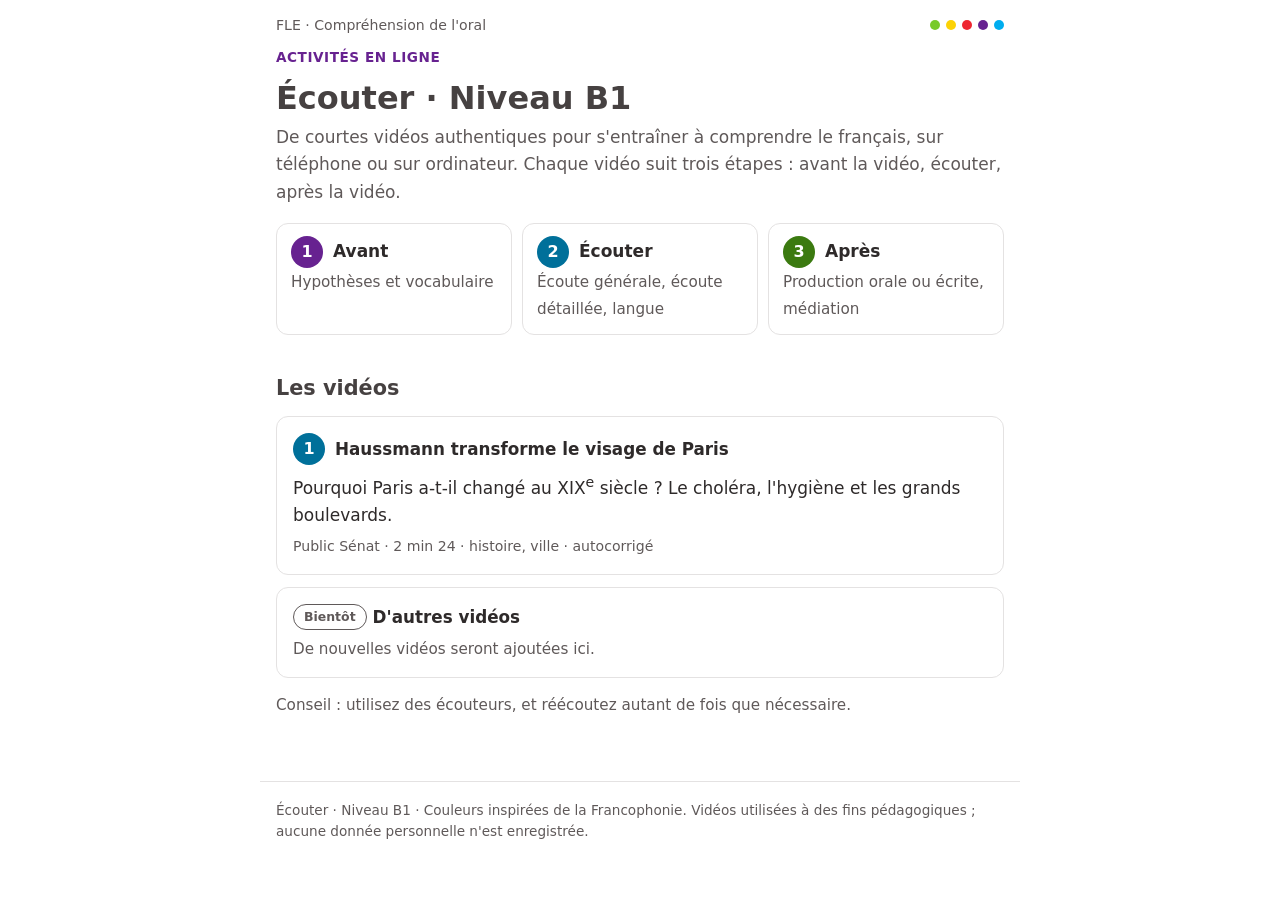
==== index.html @ 1a5204c0 "Écouter · Niveau B1 : vidéo 1, Haussmann transforme le visage de Paris Page d'accueil et activité de" ====
<!doctype html>
<html lang="fr">
<head>
<meta charset="utf-8">
<meta name="viewport" content="width=device-width, initial-scale=1">
<title>Écouter · Niveau B1</title>
<link rel="stylesheet" href="assets/style.css">
</head>
<body>
<header class="top">
  <span class="meta">FLE · Compréhension de l'oral</span>
  <div class="dots" aria-hidden="true"><span></span><span></span><span></span><span></span><span></span></div>
</header>
<main>
  <p class="kicker">Activités en ligne</p>
  <h1>Écouter · Niveau B1</h1>
  <p class="lead">De courtes vidéos authentiques pour s'entraîner à comprendre le français, sur téléphone ou sur ordinateur. Chaque vidéo suit trois étapes&nbsp;: avant la vidéo, écouter, après la vidéo.</p>

  <div class="etapes">
    <div class="etape"><b><span class="num c-violet">1</span>Avant</b><span class="notice">Hypothèses et vocabulaire</span></div>
    <div class="etape"><b><span class="num c-bleu">2</span>Écouter</b><span class="notice">Écoute générale, écoute détaillée, langue</span></div>
    <div class="etape"><b><span class="num c-vert">3</span>Après</b><span class="notice">Production orale ou écrite, médiation</span></div>
  </div>

  <h2>Les vidéos</h2>
  <div class="cards">
    <a class="card" href="haussmann.html">
      <h3><span class="num c-bleu">1</span>Haussmann transforme le visage de Paris</h3>
      <p>Pourquoi Paris a-t-il changé au XIX<sup>e</sup> siècle&nbsp;? Le choléra, l'hygiène et les grands boulevards.</p>
      <p class="meta">Public Sénat · 2 min 24 · histoire, ville · autocorrigé</p>
    </a>
    <div class="card">
      <h3><span class="tag soon">Bientôt</span>D'autres vidéos</h3>
      <p class="notice">De nouvelles vidéos seront ajoutées ici.</p>
    </div>
  </div>
  <p class="notice">Conseil&nbsp;: utilisez des écouteurs, et réécoutez autant de fois que nécessaire.</p>
</main>
<footer class="pied">Écouter · Niveau B1 · Couleurs inspirées de la Francophonie. Vidéos utilisées à des fins pédagogiques&nbsp;; aucune donnée personnelle n'est enregistrée.</footer>
</body>
</html>
---- assets/style.css ----
/* Écouter · Niveau B1 — feuille de style commune
   Fond blanc, couleurs de la Francophonie (OIF) en accents seulement. */
:root {
  color-scheme: light;
  --oif-jaune: #FCD205;
  --oif-vert: #78CA2A;
  --oif-violet: #672290;
  --oif-rouge: #EE2631;
  --oif-bleu: #00ADEF;
  --oif-gris: #464141;
  /* variantes lisibles sur fond blanc (texte) */
  --bleu-txt: #00709A;
  --vert-txt: #3B7A10;
  --rouge-txt: #C2161F;
  --violet-txt: #672290;
  --texte: #2E2A2A;
  --texte-doux: #5F5959;
  --bord: #E4E2E2;
  --fond: #FFFFFF;
  --fond-doux: #FAFAF9;
  --rayon: 12px;
}
* { box-sizing: border-box; }
html { -webkit-text-size-adjust: 100%; }
body {
  margin: 0;
  background: var(--fond);
  color: var(--texte);
  font-family: system-ui, -apple-system, "Segoe UI", Roboto, "Helvetica Neue", Arial, sans-serif;
  font-size: 1.0625rem;
  line-height: 1.6;
}
a { color: var(--bleu-txt); }
a:focus-visible, button:focus-visible, input:focus-visible, select:focus-visible {
  outline: 3px solid var(--oif-bleu); outline-offset: 2px;
}

/* En-tête */
.top {
  max-width: 760px; margin: 0 auto; padding: 14px 16px 6px;
  display: flex; align-items: center; justify-content: space-between; gap: 12px;
}
.top a.back { text-decoration: none; font-weight: 600; font-size: .95rem; padding: 8px 0; }
.dots { display: flex; gap: 6px; }
.dots span { width: 10px; height: 10px; border-radius: 50%; display: block; }
.dots span:nth-child(1) { background: var(--oif-vert); }
.dots span:nth-child(2) { background: var(--oif-jaune); }
.dots span:nth-child(3) { background: var(--oif-rouge); }
.dots span:nth-child(4) { background: var(--oif-violet); }
.dots span:nth-child(5) { background: var(--oif-bleu); }

main { max-width: 760px; margin: 0 auto; padding: 4px 16px 48px; }
h1 { font-size: clamp(1.5rem, 5vw, 2rem); line-height: 1.25; margin: 10px 0 6px; color: var(--oif-gris); }
h2 { font-size: 1.3rem; line-height: 1.3; margin: 40px 0 8px; color: var(--oif-gris); }
h3 { font-size: 1.08rem; margin: 22px 0 6px; }
.kicker { font-size: .85rem; font-weight: 700; letter-spacing: .04em; text-transform: uppercase; color: var(--violet-txt); margin: 0; }
.lead { color: var(--texte-doux); margin-top: 4px; }
.num {
  display: inline-flex; align-items: center; justify-content: center;
  width: 2rem; height: 2rem; border-radius: 50%; color: #fff; font-weight: 700;
  font-size: 1rem; margin-right: 10px; flex-shrink: 0; vertical-align: middle;
}
.c-vert { background: var(--vert-txt); } .c-violet { background: var(--violet-txt); }
.c-rouge { background: var(--rouge-txt); } .c-bleu { background: var(--bleu-txt); }
.c-gris { background: var(--oif-gris); } .c-jaune { background: #B88F00; }

/* Encadrés de théorie */
.box {
  border: 1px solid var(--bord); border-radius: var(--rayon);
  padding: 14px 16px; margin: 14px 0; background: var(--fond-doux);
}
.box p:first-child { margin-top: 0; } .box p:last-child { margin-bottom: 0; }
.box h3 { margin-top: 0; }
.formule { font-size: 1.08rem; font-weight: 600; }
.pqp { color: var(--violet-txt); font-weight: 600; }
.pc { color: var(--bleu-txt); font-weight: 600; }
.ok-txt { color: var(--vert-txt); font-weight: 600; }
.ko-txt { color: var(--rouge-txt); font-weight: 600; }
mark.pqp-m { background: #F1E8F6; color: var(--violet-txt); padding: 0 2px; border-radius: 3px; }
mark.pc-m { background: #E5F4FA; color: var(--bleu-txt); padding: 0 2px; border-radius: 3px; }
mark { background: transparent; color: inherit; }

table { border-collapse: collapse; width: 100%; font-size: .98rem; }
th, td { text-align: left; padding: 8px 6px; border-bottom: 1px solid var(--bord); vertical-align: top; }
th { color: var(--texte-doux); font-weight: 600; font-size: .9rem; }
.table-wrap { overflow-x: auto; }

/* Frise chronologique */
.frise { display: flex; align-items: stretch; margin: 18px 0 8px; position: relative; }
.frise::before {
  content: ""; position: absolute; left: 6%; right: 2%; top: 13px; height: 2px; background: #CFCBCB;
}
.frise .pt { flex: 1; text-align: center; position: relative; padding: 0 4px; }
.frise .pt i {
  display: block; width: 18px; height: 18px; border-radius: 50%; margin: 4px auto 8px;
  border: 3px solid #fff; box-shadow: 0 0 0 1px #CFCBCB;
}
.frise .pt b { display: block; font-size: .9rem; }
.frise .pt span { display: block; font-size: .88rem; color: var(--texte-doux); line-height: 1.35; }
.frise .fleche { position: absolute; right: 0; top: 4px; color: #A9A3A3; font-size: 1.2rem; }

/* Exercices */
.ex { border: 1px solid var(--bord); border-radius: var(--rayon); padding: 16px; margin: 18px 0; }
.ex-head { display: flex; align-items: flex-start; justify-content: space-between; gap: 10px; flex-wrap: wrap; }
.ex-head h3 { margin: 0; display: flex; align-items: center; }
.consigne { color: var(--texte-doux); margin: 8px 0 4px; }
.score { font-size: .9rem; font-weight: 600; color: var(--texte-doux); white-space: nowrap; padding-top: 4px; }
.item { padding: 14px 0; border-top: 1px solid var(--bord); }
.item:first-of-type { border-top: none; }
.q { margin: 0 0 10px; }
.q .n { color: var(--texte-doux); font-weight: 600; margin-right: 4px; }
.opts { display: flex; flex-wrap: wrap; gap: 8px; }
button.opt, .btn {
  font: inherit; font-size: 1rem; min-height: 44px; padding: 8px 14px;
  border: 1.5px solid #CFCBCB; border-radius: 10px; background: #fff; color: var(--texte);
  cursor: pointer; text-align: left; touch-action: manipulation;
}
button.opt:hover:not(:disabled), .btn:hover:not(:disabled) { border-color: var(--bleu-txt); }
button.opt.is-ok { border-color: var(--vert-txt); color: var(--vert-txt); font-weight: 600; }
button.opt.is-ko { border-color: var(--rouge-txt); color: var(--rouge-txt); text-decoration: line-through; }
button.opt:disabled { cursor: default; }
.btn.primary { border-color: var(--bleu-txt); color: var(--bleu-txt); font-weight: 600; }
.btn.small { min-height: 38px; padding: 4px 12px; font-size: .92rem; }
.btn-row { display: flex; flex-wrap: wrap; gap: 8px; margin-top: 10px; }

.fb { margin: 10px 0 0; padding: 10px 12px; border-radius: 10px; background: var(--fond-doux); border: 1px solid var(--bord); font-size: .98rem; }
.fb:empty { display: none; }
.fb.ok::before { content: "✓ "; color: var(--vert-txt); font-weight: 700; }
.fb.ko::before { content: "✗ "; color: var(--rouge-txt); font-weight: 700; }
.fb.ok b.t { color: var(--vert-txt); } .fb.ko b.t { color: var(--rouge-txt); }

.conj-line { display: flex; flex-wrap: wrap; align-items: center; gap: 6px; }
.conj-line input {
  font: inherit; font-size: 1.05rem; min-height: 44px; padding: 6px 10px; width: 13.5em; max-width: 100%;
  border: 1.5px solid #CFCBCB; border-radius: 10px; color: var(--texte); background: #fff;
}
.conj-line input.is-ok { border-color: var(--vert-txt); color: var(--vert-txt); font-weight: 600; }
.conj-line input.is-ko { border-color: var(--rouge-txt); }

.order-pool, .order-picked { display: flex; flex-direction: column; gap: 8px; margin: 8px 0; }
.order-picked:empty::before { content: "Touchez les actions dans l'ordre…"; color: var(--texte-doux); font-size: .95rem; }
.order-picked .opt { display: flex; gap: 10px; align-items: center; }
.order-picked .rank { font-weight: 700; color: var(--bleu-txt); min-width: 1.4em; }

/* Accents */
.accents { display: flex; flex-wrap: wrap; gap: 6px; margin: 6px 0 0; }
.accents button { min-width: 40px; min-height: 38px; font: inherit; border: 1px solid var(--bord); border-radius: 8px; background: #fff; cursor: pointer; }

/* Cartes (index, micro-dialogues, écrit) */
.cards { display: grid; gap: 12px; grid-template-columns: 1fr; margin: 14px 0; }
@media (min-width: 640px) { .cards.two { grid-template-columns: 1fr 1fr; } }
.card { border: 1px solid var(--bord); border-radius: var(--rayon); padding: 16px; background: #fff; }
a.card { display: block; color: inherit; text-decoration: none; }
a.card:hover { border-color: var(--bleu-txt); }
.card h3 { margin: 0 0 6px; display: flex; align-items: center; font-size: 1.05rem; }
.card p { margin: 6px 0 0; }
.meta { font-size: .88rem; color: var(--texte-doux); }
.tag { display: inline-block; white-space: nowrap; flex-shrink: 0; font-size: .78rem; font-weight: 700; border-radius: 999px; padding: 2px 10px; border: 1.5px solid currentColor; margin-right: 6px; }
.tag.med { color: var(--violet-txt); } .tag.duo { color: var(--bleu-txt); } .tag.soon { color: var(--texte-doux); }
.card.is-drawn { border: 2px solid var(--violet-txt); }
.roles { margin: 8px 0 0; padding-left: 1.1em; } .roles li { margin: 4px 0; }
.phrases { font-style: italic; color: var(--texte-doux); }

ul.check { list-style: none; padding: 0; } ul.check li { padding-left: 1.8em; position: relative; margin: 6px 0; }
ul.check li::before { content: "☐"; position: absolute; left: 0; color: var(--bleu-txt); }

details { border: 1px solid var(--bord); border-radius: var(--rayon); padding: 10px 14px; margin: 12px 0; }
summary { cursor: pointer; font-weight: 600; min-height: 32px; }
.transcript p { margin: 10px 0; }

.timer { font-variant-numeric: tabular-nums; font-weight: 700; font-size: 1.3rem; color: var(--oif-gris); }
.notice { font-size: .95rem; color: var(--texte-doux); }
footer.pied { max-width: 760px; margin: 0 auto; padding: 18px 16px 36px; font-size: .85rem; color: var(--texte-doux); border-top: 1px solid var(--bord); }
@media (prefers-reduced-motion: no-preference) { html { scroll-behavior: smooth; } }

/* Lecteur vidéo vertical avec cache des sous-titres */
.video-wrap { position: relative; width: 100%; max-width: 360px; margin: 12px auto; aspect-ratio: 9 / 16; background: #F2F2F2; border-radius: var(--rayon); overflow: hidden; border: 1px solid var(--bord); }
.video-wrap video { position: absolute; inset: 0; width: 100%; height: 100%; object-fit: contain; background: #000; }
.cache-st { position: absolute; left: 0; right: 0; top: 65.5%; height: 18%; background: #EDEBEB; color: var(--texte); display: flex; align-items: center; justify-content: center; font-size: .85rem; text-align: center; padding: 0 12px; pointer-events: none; }
.etapes { display: grid; gap: 10px; grid-template-columns: 1fr; margin: 12px 0; }
@media (min-width: 640px) { .etapes { grid-template-columns: repeat(3, 1fr); } }
.etape { border: 1px solid var(--bord); border-radius: var(--rayon); padding: 12px 14px; }
.etape b { display: block; }
.speaker { font-size: .78rem; font-weight: 700; text-transform: uppercase; letter-spacing: .04em; color: var(--texte-doux); display: block; margin-top: 12px; }
nav.sommaire { display: flex; flex-wrap: wrap; gap: 8px; margin: 14px 0; }
nav.sommaire a { text-decoration: none; border: 1.5px solid var(--bord); border-radius: 999px; padding: 6px 14px; font-weight: 600; font-size: .95rem; }
h2[id] { scroll-margin-top: 16px; }
.cache-st[hidden] { display: none; }
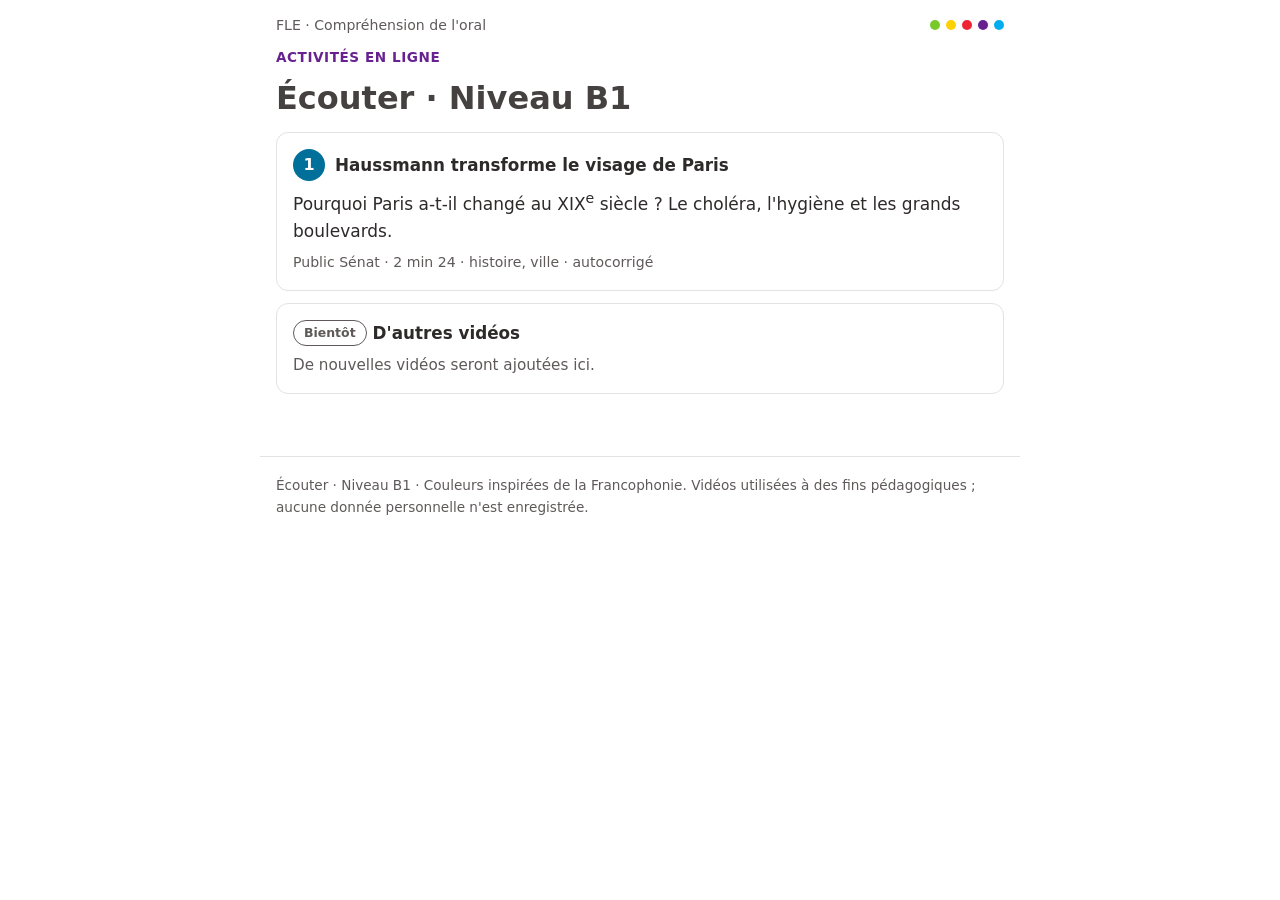
==== commit 67847e2b: "Accueil : retire l'explication des étapes, garde seulement le menu des vidéos Co-Authored-By: Claude" ====
--- a/index.html
+++ b/index.html
@@ -14,15 +14,7 @@
 <main>
   <p class="kicker">Activités en ligne</p>
   <h1>Écouter · Niveau B1</h1>
-  <p class="lead">De courtes vidéos authentiques pour s'entraîner à comprendre le français, sur téléphone ou sur ordinateur. Chaque vidéo suit trois étapes&nbsp;: avant la vidéo, écouter, après la vidéo.</p>
 
-  <div class="etapes">
-    <div class="etape"><b><span class="num c-violet">1</span>Avant</b><span class="notice">Hypothèses et vocabulaire</span></div>
-    <div class="etape"><b><span class="num c-bleu">2</span>Écouter</b><span class="notice">Écoute générale, écoute détaillée, langue</span></div>
-    <div class="etape"><b><span class="num c-vert">3</span>Après</b><span class="notice">Production orale ou écrite, médiation</span></div>
-  </div>
-
-  <h2>Les vidéos</h2>
   <div class="cards">
     <a class="card" href="haussmann.html">
       <h3><span class="num c-bleu">1</span>Haussmann transforme le visage de Paris</h3>
@@ -34,7 +26,6 @@
       <p class="notice">De nouvelles vidéos seront ajoutées ici.</p>
     </div>
   </div>
-  <p class="notice">Conseil&nbsp;: utilisez des écouteurs, et réécoutez autant de fois que nécessaire.</p>
 </main>
 <footer class="pied">Écouter · Niveau B1 · Couleurs inspirées de la Francophonie. Vidéos utilisées à des fins pédagogiques&nbsp;; aucune donnée personnelle n'est enregistrée.</footer>
 </body>
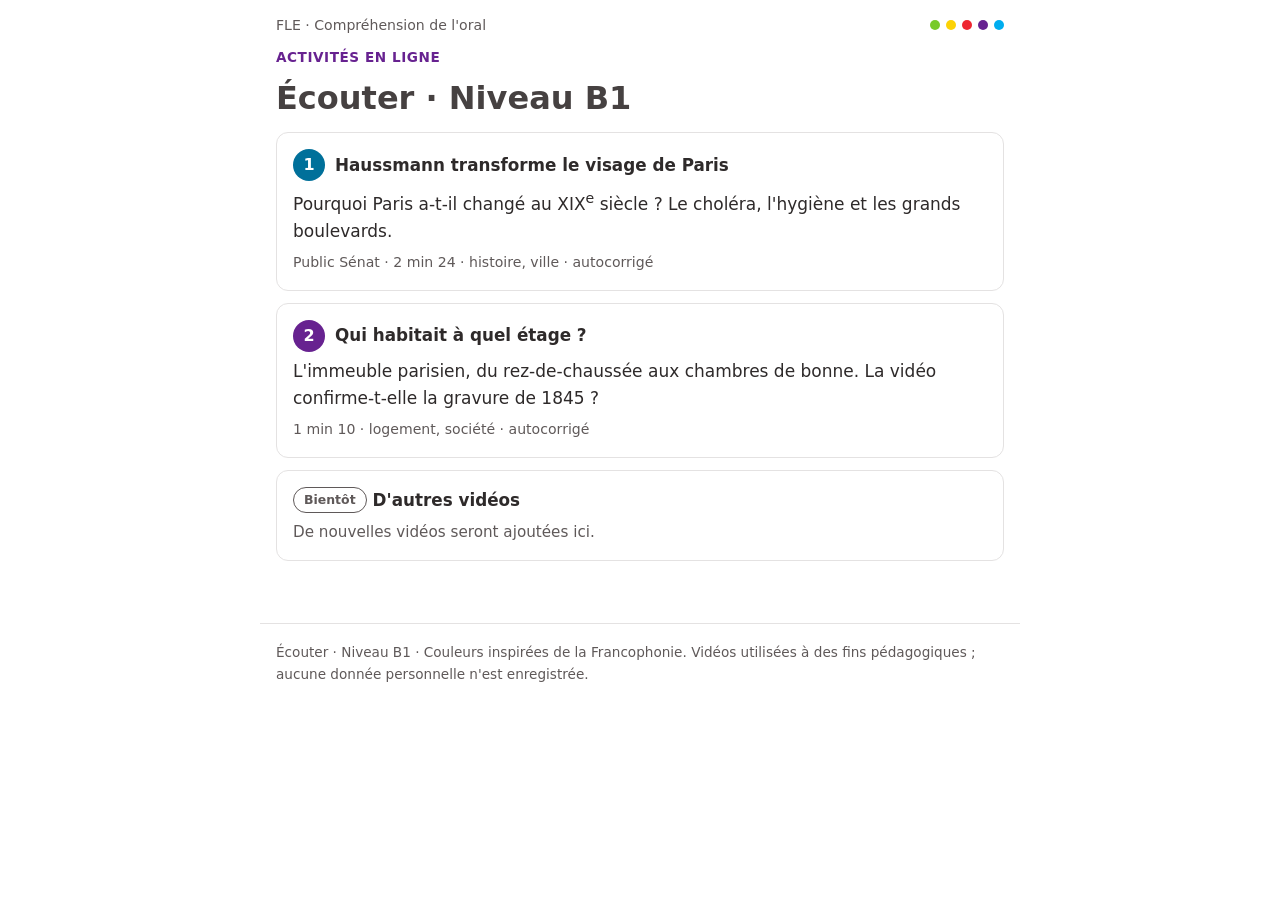
==== commit 40878c38: "Vidéo 2 : « Qui habitait à quel étage ? » — compréhension générale et comparaison avec la gravure de" ====
--- a/index.html
+++ b/index.html
@@ -21,6 +21,11 @@
       <p>Pourquoi Paris a-t-il changé au XIX<sup>e</sup> siècle&nbsp;? Le choléra, l'hygiène et les grands boulevards.</p>
       <p class="meta">Public Sénat · 2 min 24 · histoire, ville · autocorrigé</p>
     </a>
+    <a class="card" href="logements.html">
+      <h3><span class="num c-violet">2</span>Qui habitait à quel étage&nbsp;?</h3>
+      <p>L'immeuble parisien, du rez-de-chaussée aux chambres de bonne. La vidéo confirme-t-elle la gravure de 1845&nbsp;?</p>
+      <p class="meta">1 min 10 · logement, société · autocorrigé</p>
+    </a>
     <div class="card">
       <h3><span class="tag soon">Bientôt</span>D'autres vidéos</h3>
       <p class="notice">De nouvelles vidéos seront ajoutées ici.</p>
--- a/assets/style.css
+++ b/assets/style.css
@@ -119,6 +119,9 @@
 button.opt.is-ok { border-color: var(--vert-txt); color: var(--vert-txt); font-weight: 600; }
 button.opt.is-ko { border-color: var(--rouge-txt); color: var(--rouge-txt); text-decoration: line-through; }
 button.opt:disabled { cursor: default; }
+button.opt .lettre { font-weight: 700; color: var(--bleu-txt); margin-right: 2px; }
+button.opt.is-ok .lettre { color: inherit; }
+button.opt.is-ko .lettre { color: inherit; }
 .btn.primary { border-color: var(--bleu-txt); color: var(--bleu-txt); font-weight: 600; }
 .btn.small { min-height: 38px; padding: 4px 12px; font-size: .92rem; }
 .btn-row { display: flex; flex-wrap: wrap; gap: 8px; margin-top: 10px; }
@@ -186,3 +189,11 @@
 nav.sommaire a { text-decoration: none; border: 1.5px solid var(--bord); border-radius: 999px; padding: 6px 14px; font-weight: 600; font-size: .95rem; }
 h2[id] { scroll-margin-top: 16px; }
 .cache-st[hidden] { display: none; }
+
+/* Galerie d'images (avant la vidéo) */
+.galerie { display: grid; gap: 12px; grid-template-columns: 1fr; margin: 12px 0; }
+@media (min-width: 640px) { .galerie { grid-template-columns: repeat(3, 1fr); align-items: start; } }
+.galerie figure { margin: 0; position: relative; border: 1px solid var(--bord); border-radius: var(--rayon); overflow: hidden; background: #fff; }
+.galerie img { display: block; width: 100%; height: auto; }
+.galerie figcaption { position: absolute; top: 8px; left: 8px; width: 2rem; height: 2rem; border-radius: 50%; background: #fff; color: var(--texte); font-weight: 700; display: flex; align-items: center; justify-content: center; box-shadow: 0 1px 3px rgba(0,0,0,.25); }
+.box ol { padding-left: 1.2em; margin: 8px 0; } .box ol li { margin: 6px 0; }
